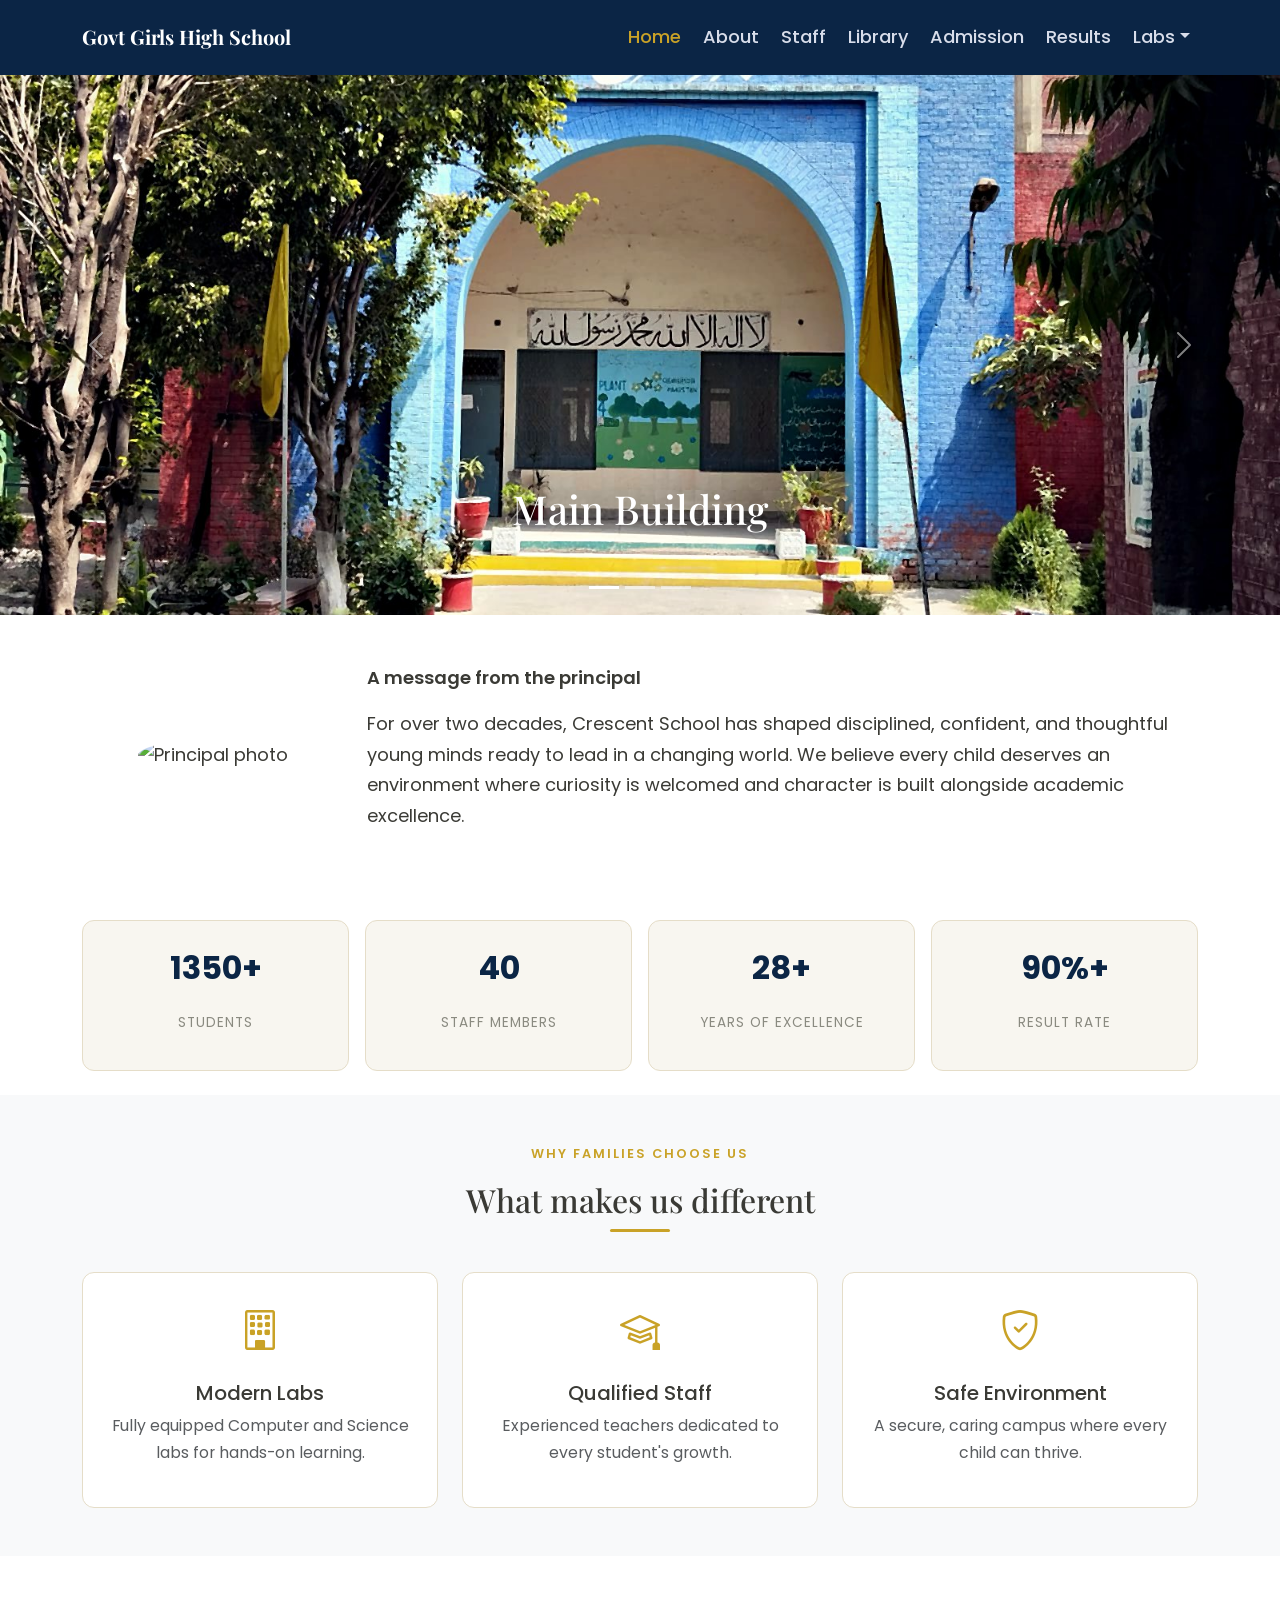
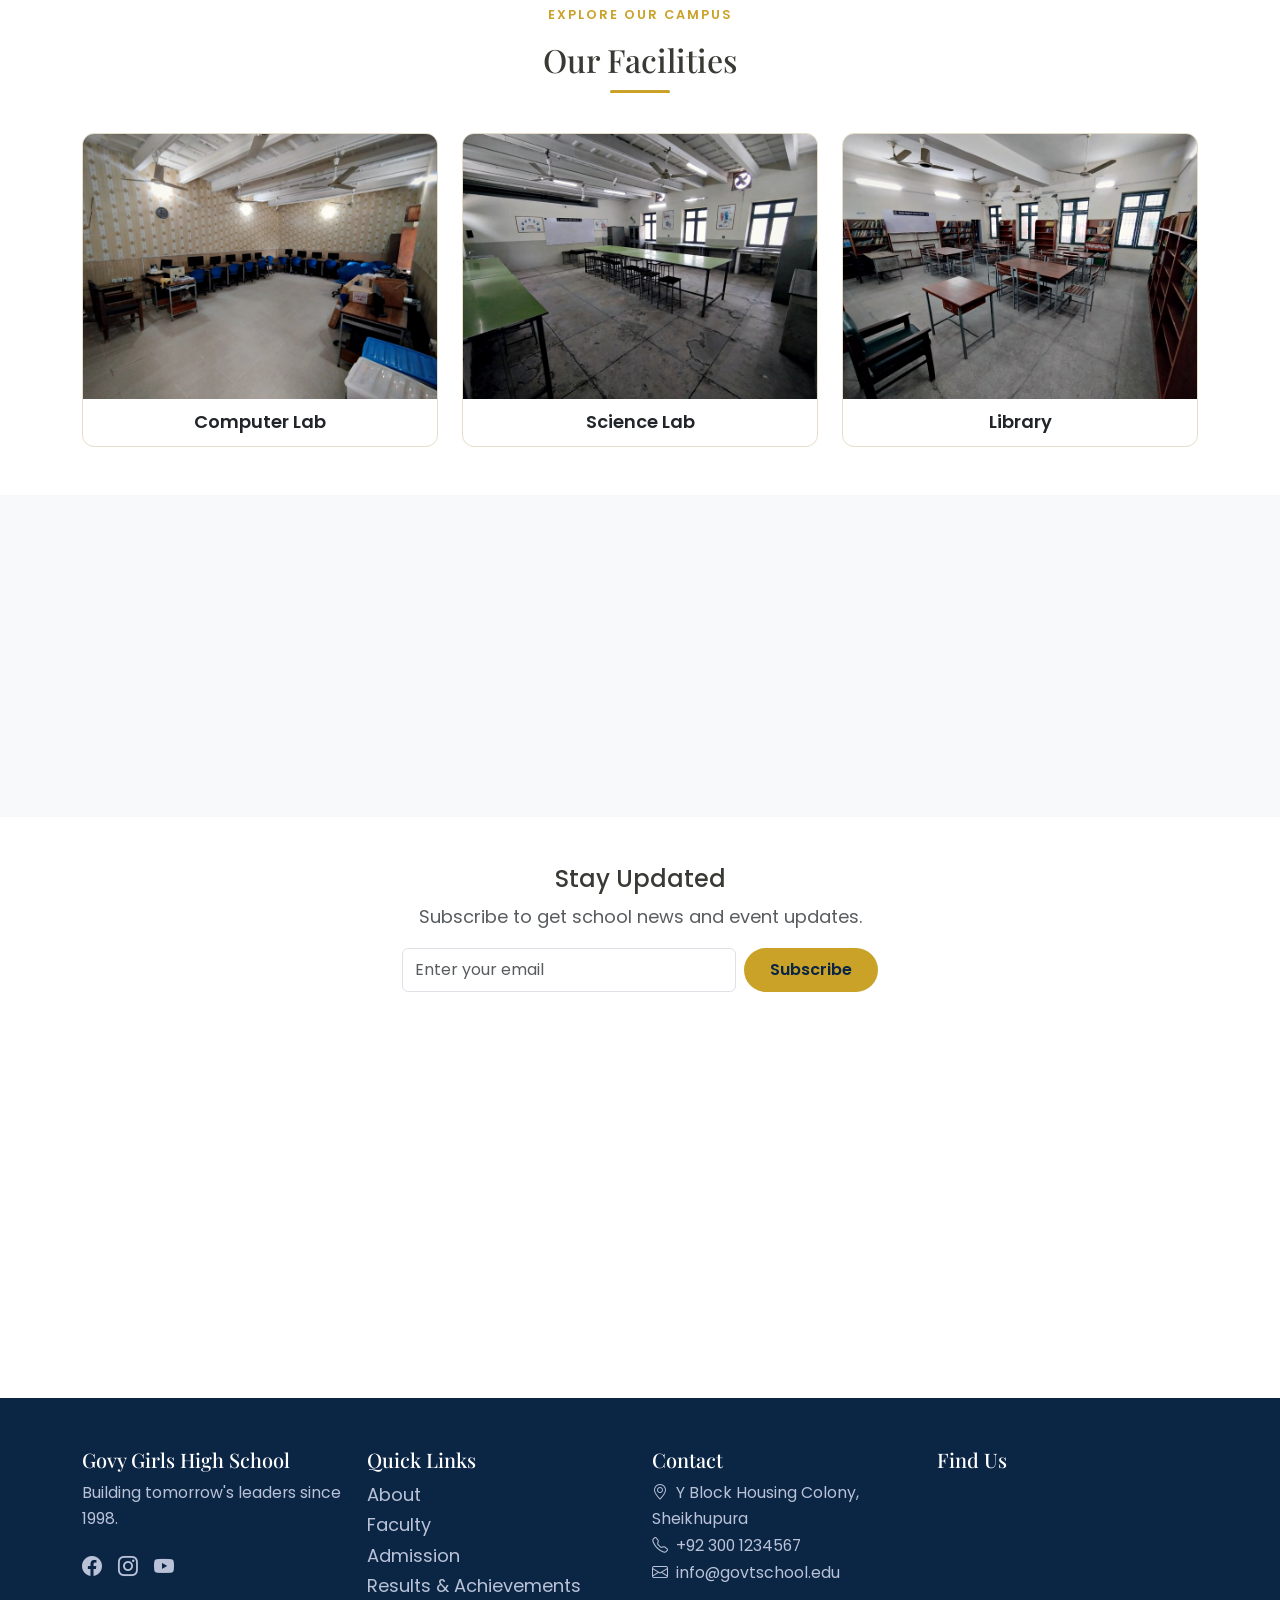
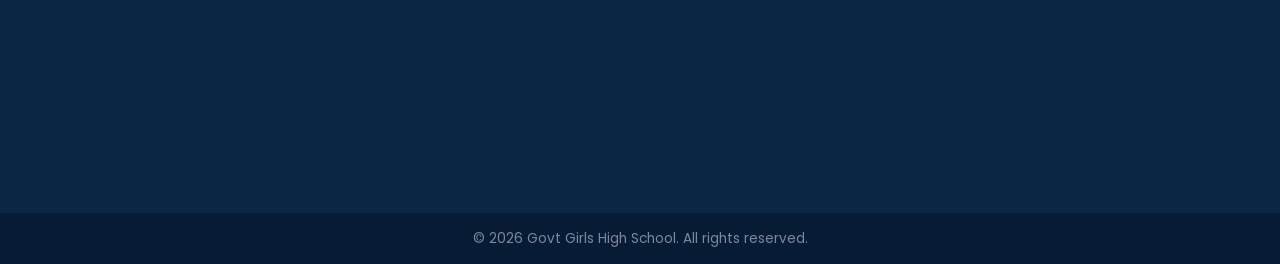
==== index.html @ 6e899a17 "first commit" ====
<!DOCTYPE html>
<html lang="en">
<head>
  <meta charset="UTF-8">
  <meta name="viewport" content="width=device-width, initial-scale=1.0">
  <title>Crescent School - Home</title>

  <link href="https://cdn.jsdelivr.net/npm/bootstrap@5.3.3/dist/css/bootstrap.min.css" rel="stylesheet">

  <link href="https://fonts.googleapis.com/css2?family=Playfair+Display:wght@600;700&family=Poppins:wght@400;500;600&display=swap" rel="stylesheet">

  <link rel="stylesheet" href="https://cdn.jsdelivr.net/npm/bootstrap-icons@1.11.3/font/bootstrap-icons.css">

  <link rel="stylesheet" href="css/style.css">
</head>
<body>

  <nav class="navbar navbar-expand-lg navbar-school">
    <div class="container">
      <a class="navbar-brand" href="index.html">Govt Girls High School</a>
      <button class="navbar-toggler bg-light" type="button" data-bs-toggle="collapse" data-bs-target="#navMenu">
        <span class="navbar-toggler-icon"></span>
      </button>

      <div class="collapse navbar-collapse" id="navMenu">
        <ul class="navbar-nav ms-auto">
          <li class="nav-item"><a class="nav-link" href="index.html">Home</a></li>
          <li class="nav-item"><a class="nav-link" href="about.html">About</a></li>
          <li class="nav-item"><a class="nav-link" href="faculty.html">Staff</a></li>
          <li class="nav-item"><a class="nav-link" href="library.html">Library</a></li>
          <li class="nav-item"><a class="nav-link" href="admission.html">Admission</a></li>
          <li class="nav-item"><a class="nav-link" href="results.html">Results</a></li>
          <li class="nav-item dropdown">
            <a class="nav-link dropdown-toggle" href="#" data-bs-toggle="dropdown">Labs</a>
            <ul class="dropdown-menu dropdown-menu-end">
              <li><a class="dropdown-item" href="computer-lab.html">Computer Lab</a></li>
              <li><a class="dropdown-item" href="science-lab.html">Science Lab</a></li>
            </ul>
          </li>
        </ul>
      </div>
    </div>
  </nav>


  <div id="heroSlider" class="carousel slide" data-bs-ride="carousel" data-bs-wrap="true" data-bs-pause="false" data-bs-interval="4000">

    <div class="carousel-indicators">
      <button type="button" data-bs-target="#heroSlider" data-bs-slide-to="0" class="active"></button>
      <button type="button" data-bs-target="#heroSlider" data-bs-slide-to="1"></button>
      <button type="button" data-bs-target="#heroSlider" data-bs-slide-to="2"></button>
    </div>

    <div class="carousel-inner">
      <div class="carousel-item active">
        <img src="images/main-building.jpg" class="d-block w-100" alt="School building">
        <div class="carousel-caption d-none d-md-block">
          <h1> Main Building</h1>
        </div>
      </div>
      <div class="carousel-item">
        <img src="images/ground.jpg" class="d-block w-100" alt="Students in classroom">
        <div class="carousel-caption d-none d-md-block">
          <h1>Play Ground</h1>
        </div>
      </div>
      <div class="carousel-item">
        <img src="images/hall.jpg" class="d-block w-100" alt="Sports day">
        <div class="carousel-caption d-none d-md-block">
          <h1>Syeda Nayyera Aslam Hall</h1>
        </div>
      </div>
       <div class="carousel-item">
        <img src="images/masjid.jpg" class="d-block w-100" alt="Sports day">
        <div class="carousel-caption d-none d-md-block">
          <h1>Jamia Masjid</h1>
        </div>
      </div>
    </div>

    <button class="carousel-control-prev" type="button" data-bs-target="#heroSlider" data-bs-slide="prev">
      <span class="carousel-control-prev-icon"></span>
    </button>
    <button class="carousel-control-next" type="button" data-bs-target="#heroSlider" data-bs-slide="next">
      <span class="carousel-control-next-icon"></span>
    </button>
  </div>

  <section class="py-5">
    <div class="container">
      <div class="row align-items-center fade-section">
        <div class="col-md-3 text-center mb-4 mb-md-0">
          <img src="https://placehold.co/160x160/eee9da/9c8c5e?text=Principal" class="rounded-circle" alt="Principal photo">
        </div>
        <div class="col-md-9">
          <p class="eyebrow fw-semibold">A message from the principal</p>
          <p>For over two decades, Crescent School has shaped disciplined, confident, and thoughtful young minds
             ready to lead in a changing world. We believe every child deserves an environment where curiosity
             is welcomed and character is built alongside academic excellence.</p>
        </div>
      </div>
    </div>
  </section>

  <section class="py-4">
    <div class="container fade-section">
      <div class="row g-3">
        <div class="col-6 col-md-3">
          <div class="stat-box">
            <p class="stat-number">1350+</p>
            <p class="stat-label">Students</p>
          </div>
        </div>
        <div class="col-6 col-md-3">
          <div class="stat-box">
            <p class="stat-number">40</p>
            <p class="stat-label">Staff Members</p>
          </div>
        </div>
        <div class="col-6 col-md-3">
          <div class="stat-box">
            <p class="stat-number">28+</p>
            <p class="stat-label">Years of Excellence</p>
          </div>
        </div>
        <div class="col-6 col-md-3">
          <div class="stat-box">
            <p class="stat-number">90%+</p>
            <p class="stat-label">Result Rate</p>
          </div>
        </div>
      </div>
    </div>
  </section>

  <section class="py-5 bg-light">
    <div class="container">
      <div class="section-title fade-section">
        <p class="eyebrow">Why families choose us</p>
        <h2>What makes us different</h2>
        <div class="gold-underline"></div>
      </div>

      <div class="row g-4 fade-section">
        <div class="col-md-4">
          <div class="hover-card p-4 h-100 text-center bg-white">
            <i class="bi bi-building fs-1" style="color: var(--color-gold);"></i>
            <h5 class="mt-3">Modern Labs</h5>
            <p class="text-muted small">Fully equipped Computer and Science labs for hands-on learning.</p>
          </div>
        </div>
        <div class="col-md-4">
          <div class="hover-card p-4 h-100 text-center bg-white">
            <i class="bi bi-mortarboard fs-1" style="color: var(--color-gold);"></i>
            <h5 class="mt-3">Qualified Staff</h5>
            <p class="text-muted small">Experienced teachers dedicated to every student's growth.</p>
          </div>
        </div>
        <div class="col-md-4">
          <div class="hover-card p-4 h-100 text-center bg-white">
            <i class="bi bi-shield-check fs-1" style="color: var(--color-gold);"></i>
            <h5 class="mt-3">Safe Environment</h5>
            <p class="text-muted small">A secure, caring campus where every child can thrive.</p>
          </div>
        </div>
      </div>
    </div>
  </section>

  <section class="py-5">
    <div class="container">
      <div class="section-title fade-section">
        <p class="eyebrow">Explore our campus</p>
        <h2>Our Facilities</h2>
        <div class="gold-underline"></div>
      </div>
      <div class="row g-4 fade-section">
        <div class="col-md-4">
          <a href="computer-lab.html" class="text-decoration-none">
            <div class="hover-card overflow-hidden">
              <img src="images/clab.jpg" class="w-100" alt="Computer Lab">
              <p class="text-center py-2 mb-0 fw-semibold text-dark">Computer Lab</p>
            </div>
          </a>
        </div>
        <div class="col-md-4">
          <a href="science-lab.html" class="text-decoration-none">
            <div class="hover-card overflow-hidden">
              <img src="images/slab.jpg" class="w-100" alt="Science Lab">
              <p class="text-center py-2 mb-0 fw-semibold text-dark">Science Lab</p>
            </div>
          </a>
        </div>
        <div class="col-md-4">
          <a href="library.html" class="text-decoration-none">
            <div class="hover-card overflow-hidden">
              <img src="images/library.jpg" class="w-100" alt="Library">
              <p class="text-center py-2 mb-0 fw-semibold text-dark">Library</p>
            </div>
          </a>
        </div>
      </div>
    </div>
  </section>

  <section class="py-5 bg-light">
    <div class="container fade-section">
      <div class="section-title">
        <p class="eyebrow">What people say</p>
        <h2>Testimonials</h2>
        <div class="gold-underline"></div>
      </div>

      <div id="testimonialSlider" class="carousel slide" data-bs-ride="carousel">
        <div class="carousel-inner text-center">
          <div class="carousel-item active">
            <p class="fs-5 fst-italic">"Crescent School gave my daughter the confidence to speak up and lead."</p>
            <p class="fw-semibold">- Parent of class 8 Student</p>
          </div>
          <div class="carousel-item">
            <p class="fs-5 fst-italic">"The teachers truly care about every student's progress."</p>
            <p class="fw-semibold">- Parent of class 5 Student</p>
          </div>
          <div class="carousel-item">
            <p class="fs-5 fst-italic">"The science lab made learning so much more exciting for me."</p>
            <p class="fw-semibold">- Class 9 Student</p>
          </div>
        </div>
      </div>
    </div>
  </section>

  <section class="py-5">
    <div class="container text-center fade-section" style="max-width: 500px;">
      <h4>Stay Updated</h4>
      <p class="text-muted">Subscribe to get school news and event updates.</p>
      <form id="newsletterForm" class="d-flex gap-2">
        <input type="email" class="form-control" placeholder="Enter your email" required>
        <button type="submit" class="btn btn-gold">Subscribe</button>
      </form>
      <p id="newsletterMessage" class="text-success mt-2 d-none"></p>
    </div>
  </section>

  <section class="py-4">
    <div class="container fade-section">
     <iframe
  src="https://maps.google.com/maps?q=Government%20Girls%20High%20School%2C%20Saroos%20Road%2C%20Housing%20Colony%2C%20Sheikhupura%2C%20Pakistan&t=&z=17&ie=UTF8&iwloc=&output=embed"
  width="100%" height="300" style="border:0; border-radius: 12px;" allowfullscreen loading="lazy">
</iframe>
    </div>
  </section>

  <footer class="footer-school">
    <div class="container">
      <div class="row gy-4">
        <div class="col-md-3">
          <h5>Govy Girls High School</h5>
          <p class="small">Building tomorrow's leaders since 1998.</p>
          <div class="d-flex gap-3 fs-5">
            <a href="#"><i class="bi bi-facebook"></i></a>
            <a href="#"><i class="bi bi-instagram"></i></a>
            <a href="#"><i class="bi bi-youtube"></i></a>
          </div>
        </div>
        <div class="col-md-3">
          <h5>Quick Links</h5>
          <ul class="list-unstyled">
            <li><a href="about.html">About</a></li>
            <li><a href="faculty.html">Faculty</a></li>
            <li><a href="admission.html">Admission</a></li>
            <li><a href="results.html">Results & Achievements</a></li>
          </ul>
        </div>
        <div class="col-md-3">
          <h5>Contact</h5>
          <ul class="list-unstyled small">
            <li><i class="bi bi-geo-alt me-2"></i>Y Block Housing Colony, Sheikhupura</li>
            <li><i class="bi bi-telephone me-2"></i>+92 300 1234567</li>
            <li><i class="bi bi-envelope me-2"></i>info@govtschool.edu</li>
          </ul>
        </div>
        <div class="col-md-3">
          <h5>Find Us</h5>
         <iframe
  src="https://maps.google.com/maps?q=Government%20Girls%20High%20School%2C%20Saroos%20Road%2C%20Housing%20Colony%2C%20Sheikhupura%2C%20Pakistan&t=&z=17&ie=UTF8&iwloc=&output=embed"
  width="100%" height="300" style="border:0; border-radius: 12px;" allowfullscreen loading="lazy">
</iframe>
        </div>
      </div>
    </div>
    <div class="footer-bottom mt-4">
      &copy; 2026 Govt Girls High School. All rights reserved.
    </div>
  </footer>

  <script src="https://cdn.jsdelivr.net/npm/bootstrap@5.3.3/dist/js/bootstrap.bundle.min.js"></script>
  <script src="js/script.js"></script>


  <script>
    var heroSliderEl = document.getElementById('heroSlider');
    var heroCarousel = new bootstrap.Carousel(heroSliderEl, {
      interval: 4000,
      wrap: true,
      pause: false
    });
    heroCarousel.cycle();
  </script>
</body>
</html>
---- css/style.css ----
:root {
  --color-navy: #0b2545;
  --color-navy-light: #1a3a63;
  --color-gold: #c9a227;
  --color-cream: #f8f6f0;
  --color-text: #3a3a35;
}

body {
  font-family: 'Poppins', sans-serif;
  color: var(--color-text);
  background-color: #ffffff;
  font-size: 18px;
  line-height: 1.7;
}

h1, h2, h3, .brand-font {
  font-family: 'Playfair Display', serif;
}

.navbar-school {
  background-color: var(--color-navy);
  padding-top: 14px;
  padding-bottom: 14px;
  position: sticky;
  top: 0;
  z-index: 1030;
}

.navbar-school .nav-link {
  color: #d8ddea;
  font-weight: 500;
  margin-left: 6px;
}

.navbar-school .nav-link:hover,
.navbar-school .nav-link.active {
  color: var(--color-gold);
}

.navbar-school .navbar-brand {
  color: #ffffff;
  font-family: 'Playfair Display', serif;
  font-weight: 700;
}

.hero-banner {
  background-color: var(--color-navy-light);
  color: #ffffff;
  padding: 100px 0;
  text-align: center;
}

.hero-banner p.eyebrow {
  color: var(--color-gold);
  letter-spacing: 3px;
  text-transform: uppercase;
  font-size: 0.85rem;
}

.section-title {
  text-align: center;
  margin-bottom: 40px;
}

.section-title p.eyebrow {
  color: var(--color-gold);
  text-transform: uppercase;
  letter-spacing: 2px;
  font-size: 0.8rem;
  font-weight: 600;
}

.gold-underline {
  width: 60px;
  height: 3px;
  background-color: var(--color-gold);
  margin: 10px auto 0 auto;
  border-radius: 3px;
}

.hover-card {
  transition: transform 0.25s ease, box-shadow 0.25s ease;
  border: 1px solid #e5ddc8;
  border-radius: 12px;
}

.hover-card:hover {
  transform: translateY(-6px);
  box-shadow: 0 10px 20px rgba(11, 37, 69, 0.12);
}

.btn-gold {
  background-color: var(--color-gold);
  color: var(--color-navy);
  font-weight: 600;
  border: none;
  padding: 10px 26px;
  border-radius: 30px;
  transition: background-color 0.2s ease, transform 0.2s ease;
}

.btn-gold:hover {
  background-color: #b3901f;
  color: #ffffff;
  transform: scale(1.03);
}

.btn-navy-outline {
  border: 2px solid var(--color-navy);
  color: var(--color-navy);
  font-weight: 600;
  border-radius: 30px;
  padding: 8px 24px;
  transition: all 0.2s ease;
}

.btn-navy-outline:hover {
  background-color: var(--color-navy);
  color: #ffffff;
}

.stat-box {
  background-color: var(--color-cream);
  border: 1px solid #e5ddc8;
  border-radius: 12px;
  padding: 20px;
  text-align: center;
}

.stat-box .stat-number {
  font-size: 2rem;
  font-weight: 700;
  color: var(--color-navy);
}

.stat-box .stat-label {
  font-size: 0.85rem;
  color: #8a8a80;
  text-transform: uppercase;
  letter-spacing: 1px;
}

.footer-school {
  background-color: var(--color-navy);
  color: #b9c2d6;
  padding-top: 50px;
}

.footer-school h5 {
  color: #ffffff;
  font-family: 'Playfair Display', serif;
}

.footer-school a {
  color: #b9c2d6;
  text-decoration: none;
}

.footer-school a:hover {
  color: var(--color-gold);
}

.footer-bottom {
  background-color: #081b34;
  padding: 14px 0;
  font-size: 0.85rem;
  text-align: center;
  color: #7d879e;
}

.carousel-caption h2 {
  font-size: 2.2rem;
  text-shadow: 0 2px 8px rgba(0,0,0,0.5);
}

.fade-section {
  opacity: 0;
  transform: translateY(20px);
  transition: opacity 0.6s ease, transform 0.6s ease;
}

.fade-section.show {
  opacity: 1;
  transform: translateY(0);
}

.page-banner {
  background-color: var(--color-navy);
  color: #fff;
  padding: 70px 0;
  text-align: center;
}

.carousel-item img {
  width: 100%;
  height: clamp(220px, 38vw, 420px);
  object-fit: cover;
  display: block;
}

#heroSlider .carousel-item img {
  height: clamp(300px, 60vh, 640px);
}

#heroSlider .carousel-caption {
  bottom: 10%;
}

img.img-fluid.rounded {
  width: 100%;
  aspect-ratio: 4 / 3;
  object-fit: cover;
}

.carousel {
  position: relative;
  z-index: 1;
}
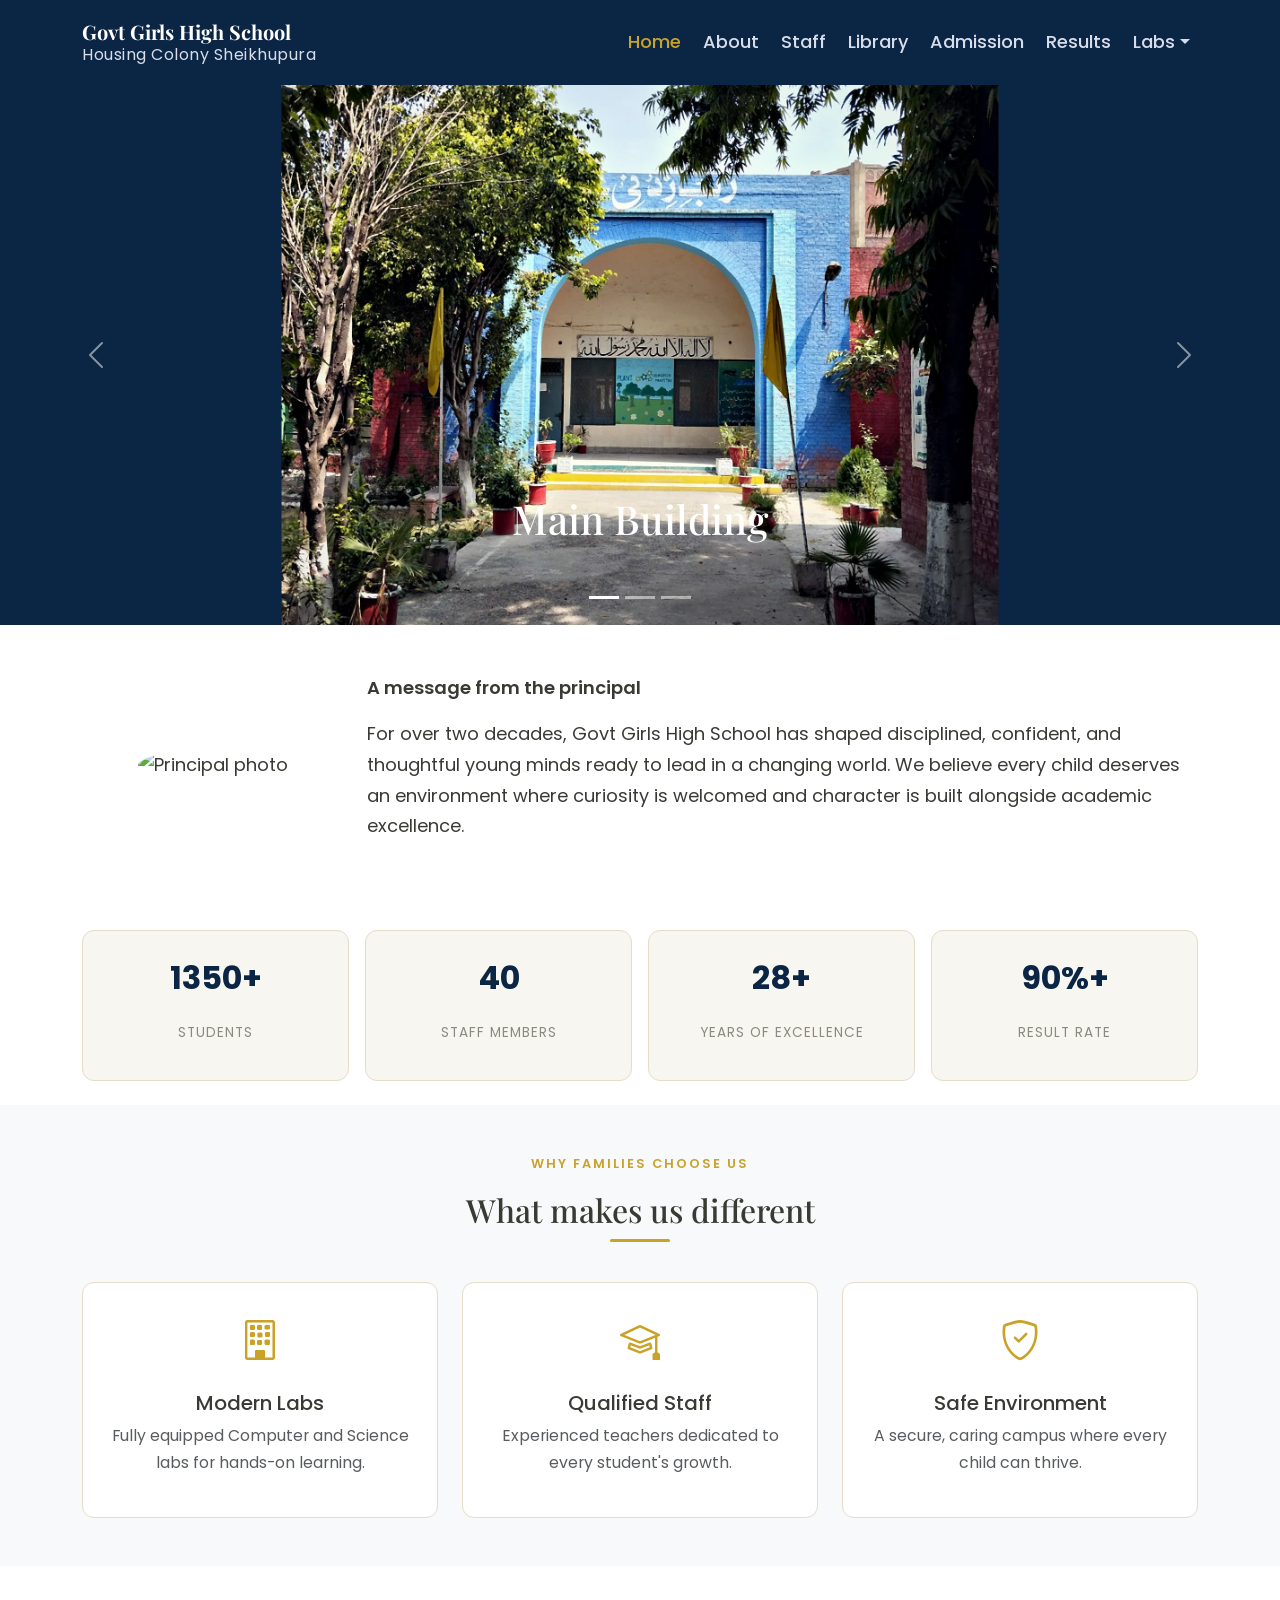
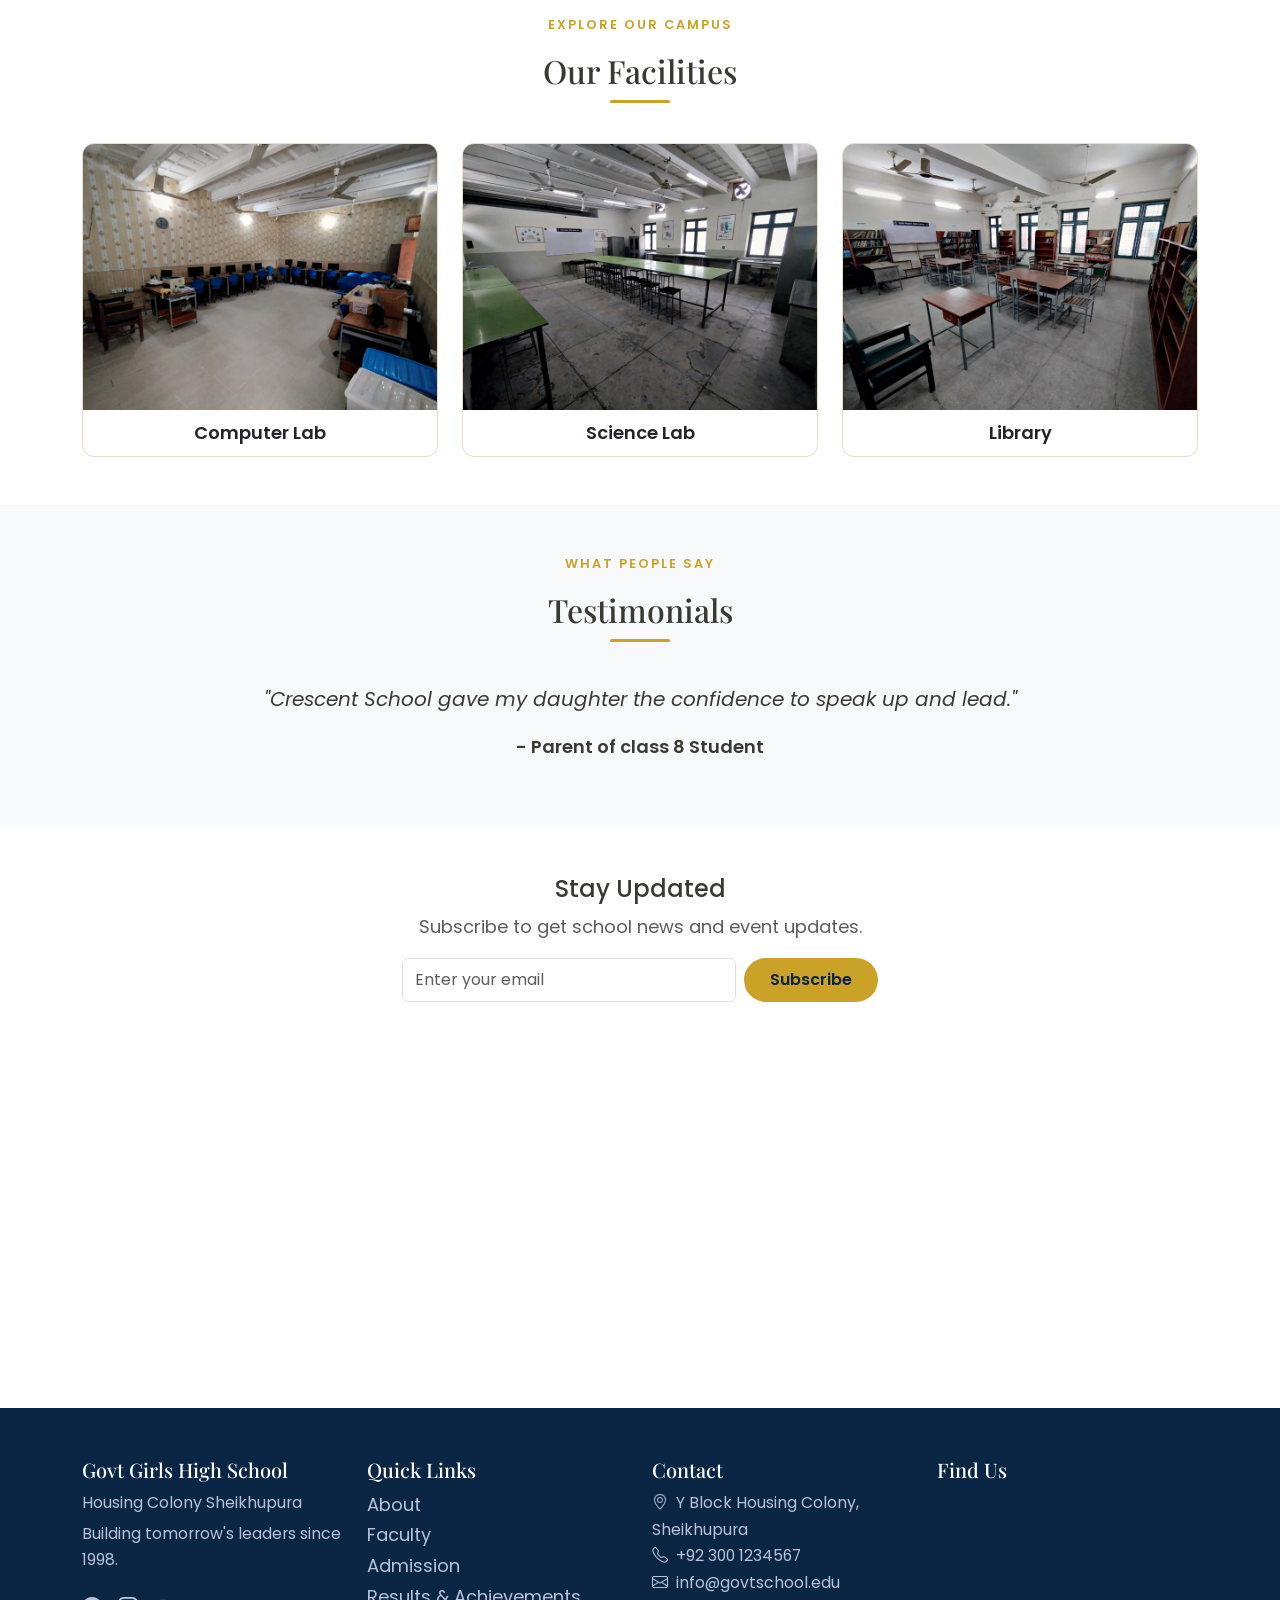
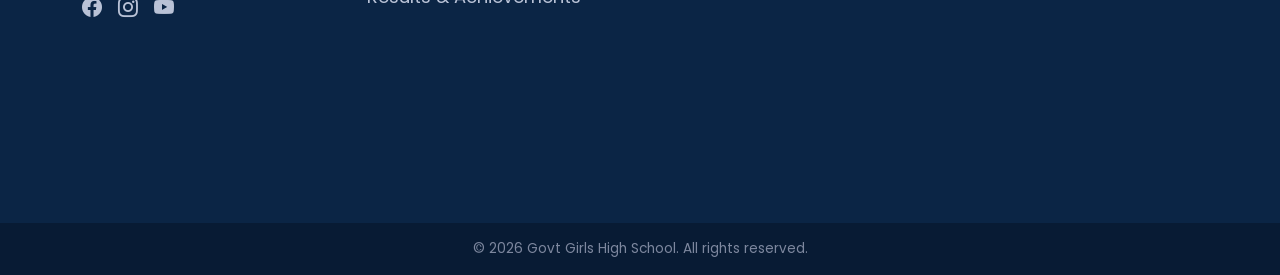
==== commit 90c61e84: "new updates" ====
--- a/index.html
+++ b/index.html
@@ -3,7 +3,7 @@
 <head>
   <meta charset="UTF-8">
   <meta name="viewport" content="width=device-width, initial-scale=1.0">
-  <title>Crescent School - Home</title>
+  <title>Govt Girls High School - Home</title>
 
   <link href="https://cdn.jsdelivr.net/npm/bootstrap@5.3.3/dist/css/bootstrap.min.css" rel="stylesheet">
 
@@ -17,7 +17,8 @@
 
   <nav class="navbar navbar-expand-lg navbar-school">
     <div class="container">
-      <a class="navbar-brand" href="index.html">Govt Girls High School</a>
+      <a class="navbar-brand" href="index.html">Govt Girls High School<br>
+      <small>Housing Colony Sheikhupura</small></a>
       <button class="navbar-toggler bg-light" type="button" data-bs-toggle="collapse" data-bs-target="#navMenu">
         <span class="navbar-toggler-icon"></span>
       </button>
@@ -26,7 +27,7 @@
         <ul class="navbar-nav ms-auto">
           <li class="nav-item"><a class="nav-link" href="index.html">Home</a></li>
           <li class="nav-item"><a class="nav-link" href="about.html">About</a></li>
-          <li class="nav-item"><a class="nav-link" href="faculty.html">Staff</a></li>
+          <li class="nav-item"><a class="nav-link" href="staff.html">Staff</a></li>
           <li class="nav-item"><a class="nav-link" href="library.html">Library</a></li>
           <li class="nav-item"><a class="nav-link" href="admission.html">Admission</a></li>
           <li class="nav-item"><a class="nav-link" href="results.html">Results</a></li>
@@ -53,6 +54,12 @@
 
     <div class="carousel-inner">
       <div class="carousel-item active">
+        <img src="images/scfront.jpg" class="d-block w-100" alt="Main Gate">
+        <div class="carousel-caption d-none d-md-block">
+          <h1> Entrance</h1>
+        </div>
+      </div>
+      <div class="carousel-item active">
         <img src="images/main-building.jpg" class="d-block w-100" alt="School building">
         <div class="carousel-caption d-none d-md-block">
           <h1> Main Building</h1>
@@ -94,7 +101,7 @@
         </div>
         <div class="col-md-9">
           <p class="eyebrow fw-semibold">A message from the principal</p>
-          <p>For over two decades, Crescent School has shaped disciplined, confident, and thoughtful young minds
+          <p>For over two decades, Govt Girls High School has shaped disciplined, confident, and thoughtful young minds
              ready to lead in a changing world. We believe every child deserves an environment where curiosity
              is welcomed and character is built alongside academic excellence.</p>
         </div>
@@ -255,7 +262,8 @@
     <div class="container">
       <div class="row gy-4">
         <div class="col-md-3">
-          <h5>Govy Girls High School</h5>
+          <h5>Govt Girls High School</h5>
+          <p class="small mb-1">Housing Colony Sheikhupura</p>
           <p class="small">Building tomorrow's leaders since 1998.</p>
           <div class="d-flex gap-3 fs-5">
             <a href="#"><i class="bi bi-facebook"></i></a>
@@ -296,16 +304,5 @@
 
   <script src="https://cdn.jsdelivr.net/npm/bootstrap@5.3.3/dist/js/bootstrap.bundle.min.js"></script>
   <script src="js/script.js"></script>
-
-
-  <script>
-    var heroSliderEl = document.getElementById('heroSlider');
-    var heroCarousel = new bootstrap.Carousel(heroSliderEl, {
-      interval: 4000,
-      wrap: true,
-      pause: false
-    });
-    heroCarousel.cycle();
-  </script>
 </body>
 </html>
--- a/css/style.css
+++ b/css/style.css
@@ -42,6 +42,16 @@
   color: #ffffff;
   font-family: 'Playfair Display', serif;
   font-weight: 700;
+  line-height: 1.3;
+}
+
+.navbar-school .navbar-brand small {
+  display: block;
+  font-family: 'Poppins', sans-serif;
+  font-weight: 400;
+  font-size: 1rem;
+  letter-spacing: 0.5px;
+  color: #d8ddea;
 }
 
 .hero-banner {
@@ -201,6 +211,8 @@
 
 #heroSlider .carousel-item img {
   height: clamp(300px, 60vh, 640px);
+  object-fit: contain;
+  background-color: var(--color-navy);
 }
 
 #heroSlider .carousel-caption {
@@ -209,7 +221,7 @@
 
 img.img-fluid.rounded {
   width: 100%;
-  aspect-ratio: 4 / 3;
+  aspect-ratio: 3 / 2;
   object-fit: cover;
 }
 
